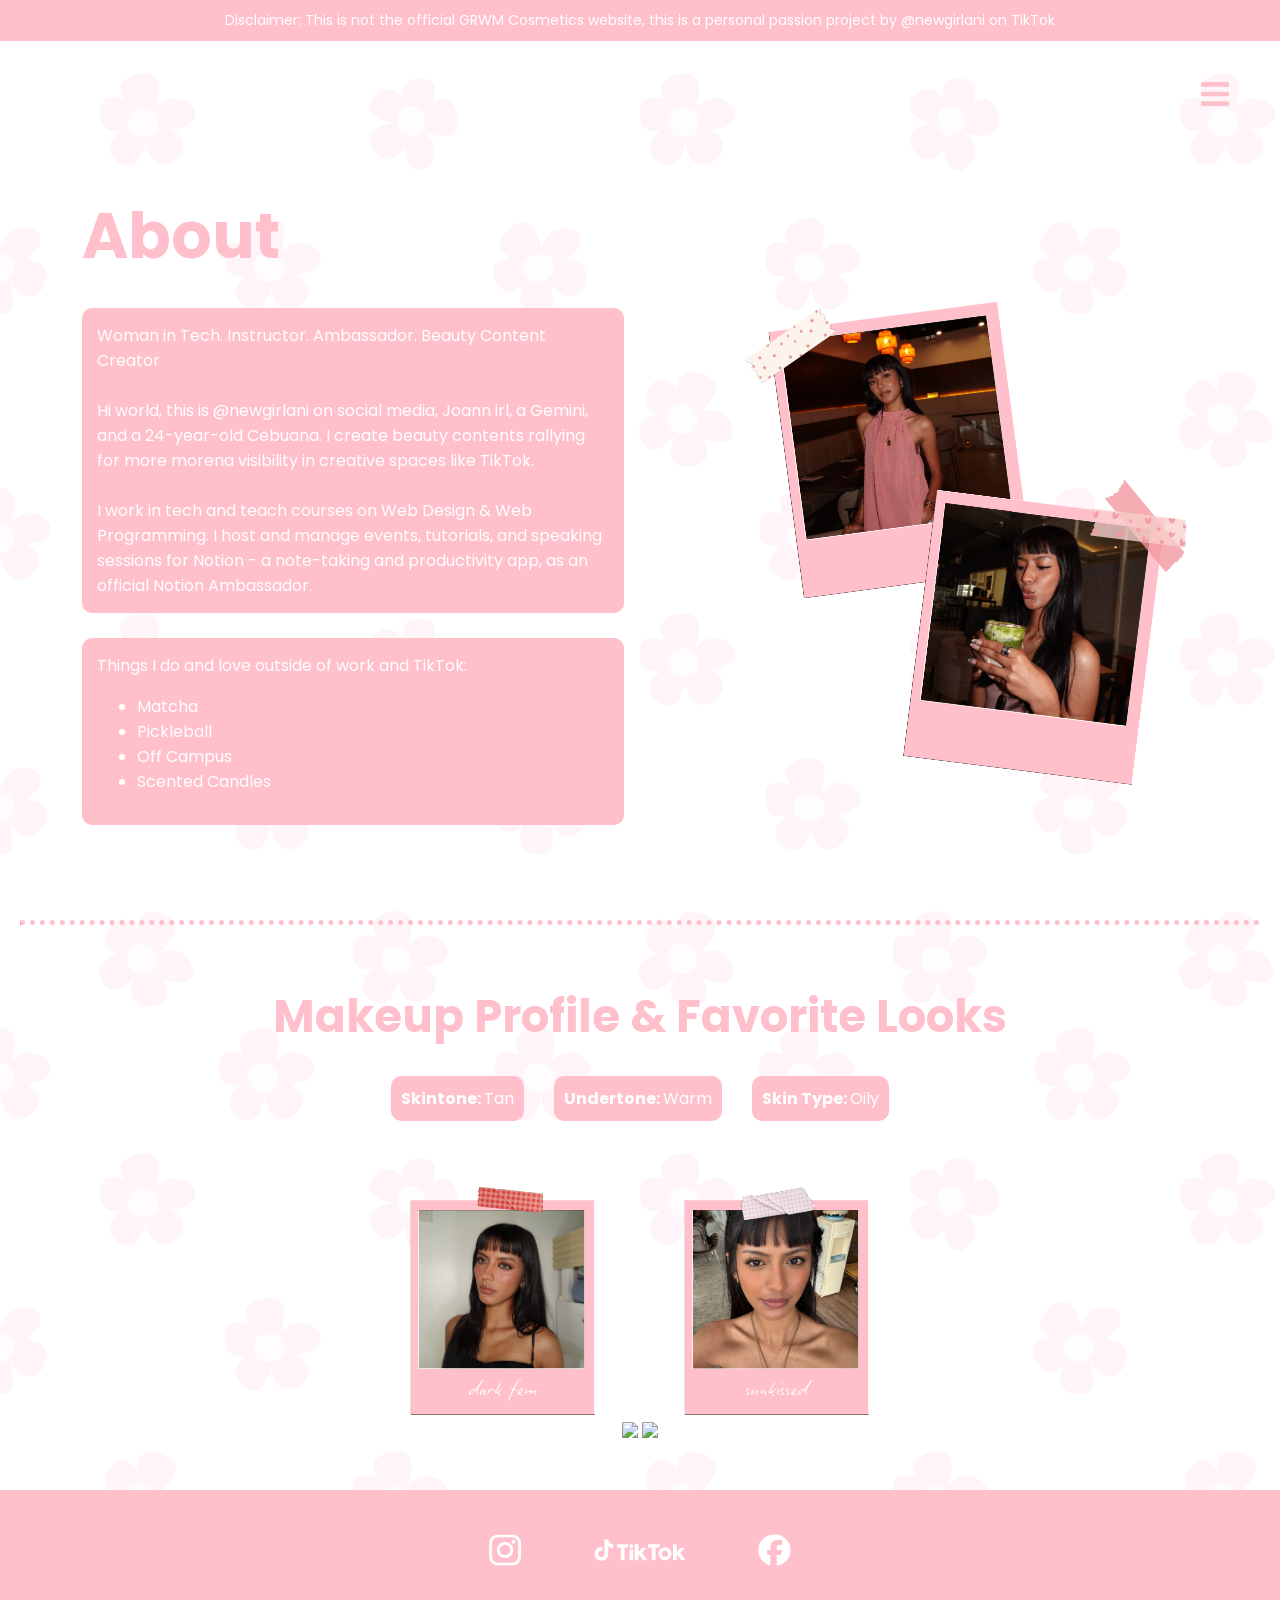
==== about.html @ 2b6e24b5 "files - initial" ====
<!DOCTYPE html>
<html>
<head>
	<meta charset="utf-8">
	<meta name="viewport" content="width=device-width, initial-scale=1">
	<title>my grwm story</title>
	<link rel="stylesheet" type="text/css" href="grwm.css">
	<link rel="preconnect" href="https://fonts.googleapis.com">
	<link rel="preconnect" href="https://fonts.gstatic.com" crossorigin>
	<link href="https://fonts.googleapis.com/css2?family=Poppins:ital,wght@0,100;0,200;0,300;0,400;0,500;0,600;0,700;0,800;0,900;1,100;1,200;1,300;1,400;1,500;1,600;1,700;1,800;1,900&display=swap" rel="stylesheet">
	<script src="grwm.js"></script>
</head>
<body>

	<div class="container">
		<div class="banner">
			<span class="banner-text">
				Disclaimer: This is not the official GRWM Cosmetics website, this 
				is a personal passion project by @newgirlani on TikTok
			</span>
		</div>

		<div class="abt-body-aft-banner">
			<div class="hmenu">
				<img src="assets/hmenu.svg" class="hmenu-img" onclick="toggle();">
			</div>

			<div class="nav-menu" id="nav-menu">
				<a href="landing.html">Home</a>
				<a href="about.html">About</a>
				<a href="stories.html">Stories</a>
				<a href="gallery.html">Gallery</a>
			</div>

			<div class="about-options">
				<div class="about-top">
					<span class="about-txt">About</span>
					<br> <br>
					<div class="about-contents-top">
						<div class="about-para-top">
							<div class="apt1">
								<span>
									Woman in Tech. Instructor. Ambassador. Beauty Content Creator
									<br> <br>
									Hi world, this is @newgirlani on social media, Joann irl, a Gemini, and a 24-year-old Cebuana. 
									I create beauty contents rallying for more morena visibility in creative spaces like TikTok.
									<br><br>
									I work in tech and teach courses on Web Design & Web Programming. I host and manage events,
									tutorials, and speaking sessions for Notion - a note-taking and productivity app, as an official Notion Ambassador. 
								</span> 
							</div>
							<br>
							<div class="apt2">
								<span>
									Things I do and love outside of work and TikTok: <br>
									<ul>
										<li>Matcha</li>
										<li>Pickleball</li>
										<li>Off Campus</li>
										<li>Scented Candles</li>
									</ul>
								</span>
							</div>
						</div>
						

						<div class="about-img-top">
							<img src="assets/about-img2.svg" class="about-img2">
							<img src="assets/about-img1.svg" class="about-img1">
						</div>
					</div>
				</div>
				</div>

				
				<div class="about-bottom">
					<br>
					<hr class="hr"> <br><br>
					<span class="abt-bot-h">Makeup Profile & Favorite Looks</span> <br> <br>
					<div class="profile">
						<span class="pspan"><b>Skintone: </b> Tan</span> 
						<span class="pspan"><b>Undertone: </b> Warm </span>
						<span class="pspan"><b>Skin Type: </b> Oily</span>
					</div>
					<div class="mp-images">
						<br> <br>
						<img src="assets/abt1.svg" class="abt1">
						<img src="assets/abt2.svg" class="abt2">
					    <img src="assets/abt3.svg" class="abt3">
						<img src="assets/abt4.svg" class="abt4"> 
					</div>
				</div>
				
			</div>


			
		</div>

	</div>

	<div class="footer">
				<img src="assets/insta.svg" class="insta" onclick="goInsta();">
				<img src="assets/tiktok.svg" class="tiktok" onclick="goTikTok();">
				<img src="assets/fb.svg "class="fb" onclick="goFb();">
	</div>
		


</body>
</html>
---- grwm.css ----
body  					{ margin: 0 auto; font-family: Poppins, sans-serif; overflow-x: hidden; max-width: 100vw; background-image: url('assets/bg.svg');}

/* LANDING PAGE WEB */
.container         		{ margin: 0 auto;}
.banner            		{ background-color: #FFBFCB; color: white; text-align: center; padding: 10px; font-size: 14px; }
.body-aft-banner   		{ margin: 20px; flex-direction: column; display: flex; position: relative; min-height: calc(100vh - 80px); }
.hero-text         		{ color: #FFBFCB; font-size: 10vh; font-weight: bold; text-align: center;}
.hero              		{ text-align: center; display: flex; flex-direction: column; justify-content: center; flex-grow: 1; gap: 20px;}
.next-icon-img     		{ width: 5%; text-align: center;}
.next-icon-img:hover 	{ transform: scale(1.1); cursor:pointer; }
.next-icon-img:active 	{ transform: scale(1.1); }


/* HOME PAGE WEB */
.abt-body-aft-banner	{ margin: 20px; flex-direction: column; display: flex; position: relative; }
.footer  				{ height:10vh; background-color:#FFBFCB; color:white; padding: 15px; text-align: center; align-items: center; 
						  display: flex; justify-content: center; gap: 5vw; margin-top: 5vh;}
.home-options   		{ height: 60vh; text-align:center; display:flex; justify-content: center; align-items: center; gap:10px}
.submit-btn  			{ background-color:#DE3163; color:white; border: none; border-radius: 10px; font-weight: bold; padding: 15px; 
	 					  text-align: center; cursor: pointer; font-size: 24px;}
.submit-btn-container   { text-align:center; margin-top: 10vh; margin-bottom: 5vh;}
.submit-btn:hover 		{ transform: scale(1.1); background-color: #FFBFCB; }
.submit-btn:active 		{ transform: scale(1.1); background-color: #FFBFCB; }
.submit-btn:focus  		{ background-color: #DE3163; }
.hmenu-img  			{ width: 3%; position: relative; left: 90vw; cursor: pointer;}
.hmenu  				{ display: flex; justify-content: space-between; align-items: center; padding: 15px 25px; }
.nav-menu  				{ display: flex; flex-direction: column; background-color: #fff0f2; width: 100%; max-height: 0; 
						  overflow: hidden; transition: max-height 0.4s ease-in-out; }
.nav-menu a 			{ padding: 15px 25px; text-decoration: none; color: #de3163; font-weight: bold; border-bottom: 1px solid #ffbfcb; }
.nav-menu.active 		{ max-height: 300px; }
.tint 					{ width: 14vw; margin-top: 10vh; }
.gloss 				    { width: 10vw; margin-top: 25vh; }
.spray 					{ width: 8vw; margin-top: 3vh; }
.tint:hover				{transform: scale(1.1);}
.gloss:hover			{transform: scale(1.1);}
.spray:hover			{transform: scale(1.1);}

.popup-text-js 			{ position: absolute; bottom: 580px; left: 50%; transform: translateX(-50%); background-color: #DE3163; 
						  color: white; padding: 15px; border-radius: 10px; font-size: 24px; white-space: nowrap; opacity: 0;
  						  visibility: hidden; transition: opacity 0.3s ease; }
.top-text				{ font-size: 16px; text-align: center; color: #ffbfcb;}
.top-text-title			{ font-size: 24px; text-align: center; color: #ffbfcb; font-weight: bold}
.tiktok 				{ width: 8vw; position: relative; cursor: pointer; }
.insta, .fb 			{ width: 3vw; position:relative; top: 0vh; cursor: pointer;}
.img1 					{ width: 17vw; position: absolute; top: 10%; left: 1%; }
.img2 					{ width: 18vw; position: absolute; top: 40%; left: 6%; }
.img3 					{ width: 18vw; position: absolute; top: 10%; right: 5%; }
.img4 					{ width: 18vw; position: absolute; top: 35%; right: 5%; }
.deco-images-container  { position: absolute; top: 0; left: 0; width: 100%; height: 100%; z-index: -1; pointer-events: none; }
.abt1, .abt2, .abt3, .abt4 	{ width:18vw;  }

/* ABOUT PAGE  */
.about-txt				{ color: #FFBFCB; font-weight:bold; font-size:7vh; text-align:left;}
.about-options   		{ min-height: 62vh; display:flex;}
.about-top 				{ margin:5% }
.apt1, .apt2	       	{ background-color: #ffbfcb; color: white; padding: 15px; border-radius: 10px; width: 40vw;}
.about-contents-top  	{ display: flex; }
.about-img2 			{ width: 25vw; position: absolute; top: 15%; left: 58%; }
.about-img1 			{ width: 25vw; position: absolute; top: 28%; left: 70%; }
.about-bottom			{ min-height: 62vh; text-align: center;}
.hr 					{ border-top: 5px #ffbfcb dotted; border-bottom: 0px;}
.abt-bot-h				{ color: #FFBFCB; font-weight:bold; font-size:5vh;}
.profile 				{ display:flex; align-items: center; justify-content: center; gap: 30px; color: white; }
.pspan 					{ background-color:#FFBFCB; padding:10px; border-radius: 10px; }

/* GALLERY PAGE */
.gallery-options 		{ min-height: 62vh; }
.gal-heading			{ color: #FFBFCB; font-weight:bold; font-size:7vh; margin-left:5%;}
.gal-txt 			    { color: #FFBFCB; }
.instruction  			{ margin-top: 0; margin-left: 5%;}
.gal-img 				{ width:18vw; cursor: pointer;}
.gal-img:hover   		{ transform: scale(1.1); }
.gallery  				{ text-align:center; }

/* STORIES PAGE */
.stories-options 		{ min-height: 62vh; display:flex;  }


/* MOBILE SCREEN */
@media screen and (max-width: 768px) {

	/* LANDING PAGE */
  .container 			{ width: 99.9%; margin:0 auto;  }
  .banner 				{ font-size: 10px;}
  .next-icon-img 		{ width: 15%;}
  .hero  				{ height: 30vh;}
  .hero-text  			{ margin: 6vw; text-align: center; font-size: 5vh;}

  /* HOME PAGE */
  .footer  				{ background-color:#FFBFCB; color:white; height: 8vh; position: static;}
  .hmenu-img  			{ width: 10%; position: relative; left: 75vw;}
  .tint 				{ width: 30vw; margin-top: 10vh; }
  .gloss 				{ width: 25vw; margin-top: 15vh; }
  .spray 				{ width: 20vw; margin-top: 3vh; }
  .tiktok 				{ width: 20vw; position: relative; }
  .insta, .fb 			{ width:9vw; position:relative; top: 0vh;}
  .deco-images-container{ display: none; }

  /* ABOUT PAGE */
  .about-contents-top  	{ display: flex; flex-direction: column; gap: 20px; }
  .apt1, .apt2		 	{ width: 90%; }
  .about-img-top  		{ display:flex; justify-content:center; margin-top:20px; }
  .about-img1, .about-img2 {  position: static; width:50%; }
  .about-bottom			{ width:90%; margin:0 auto; }
  .pspan 				{font-size: 1.2vh;}
  .abt-bot-h			{ color: #FFBFCB; font-weight:bold; font-size:3vh;}
  .mpimages  			{ display:flex; flex-direction:column; }
  .abt1, .abt2, .abt3, .abt4 	{width: 70%;}

  /* GALLERY PAGE */
  .gal-img  			{ width:45% }
}



.cursor {
    color: #DE3163;
    font-weight: normal;
    animation: blink 0.7s infinite;
}

@keyframes blink {
    0%, 100% { opacity: 1; }
    50% { opacity: 0; }
}
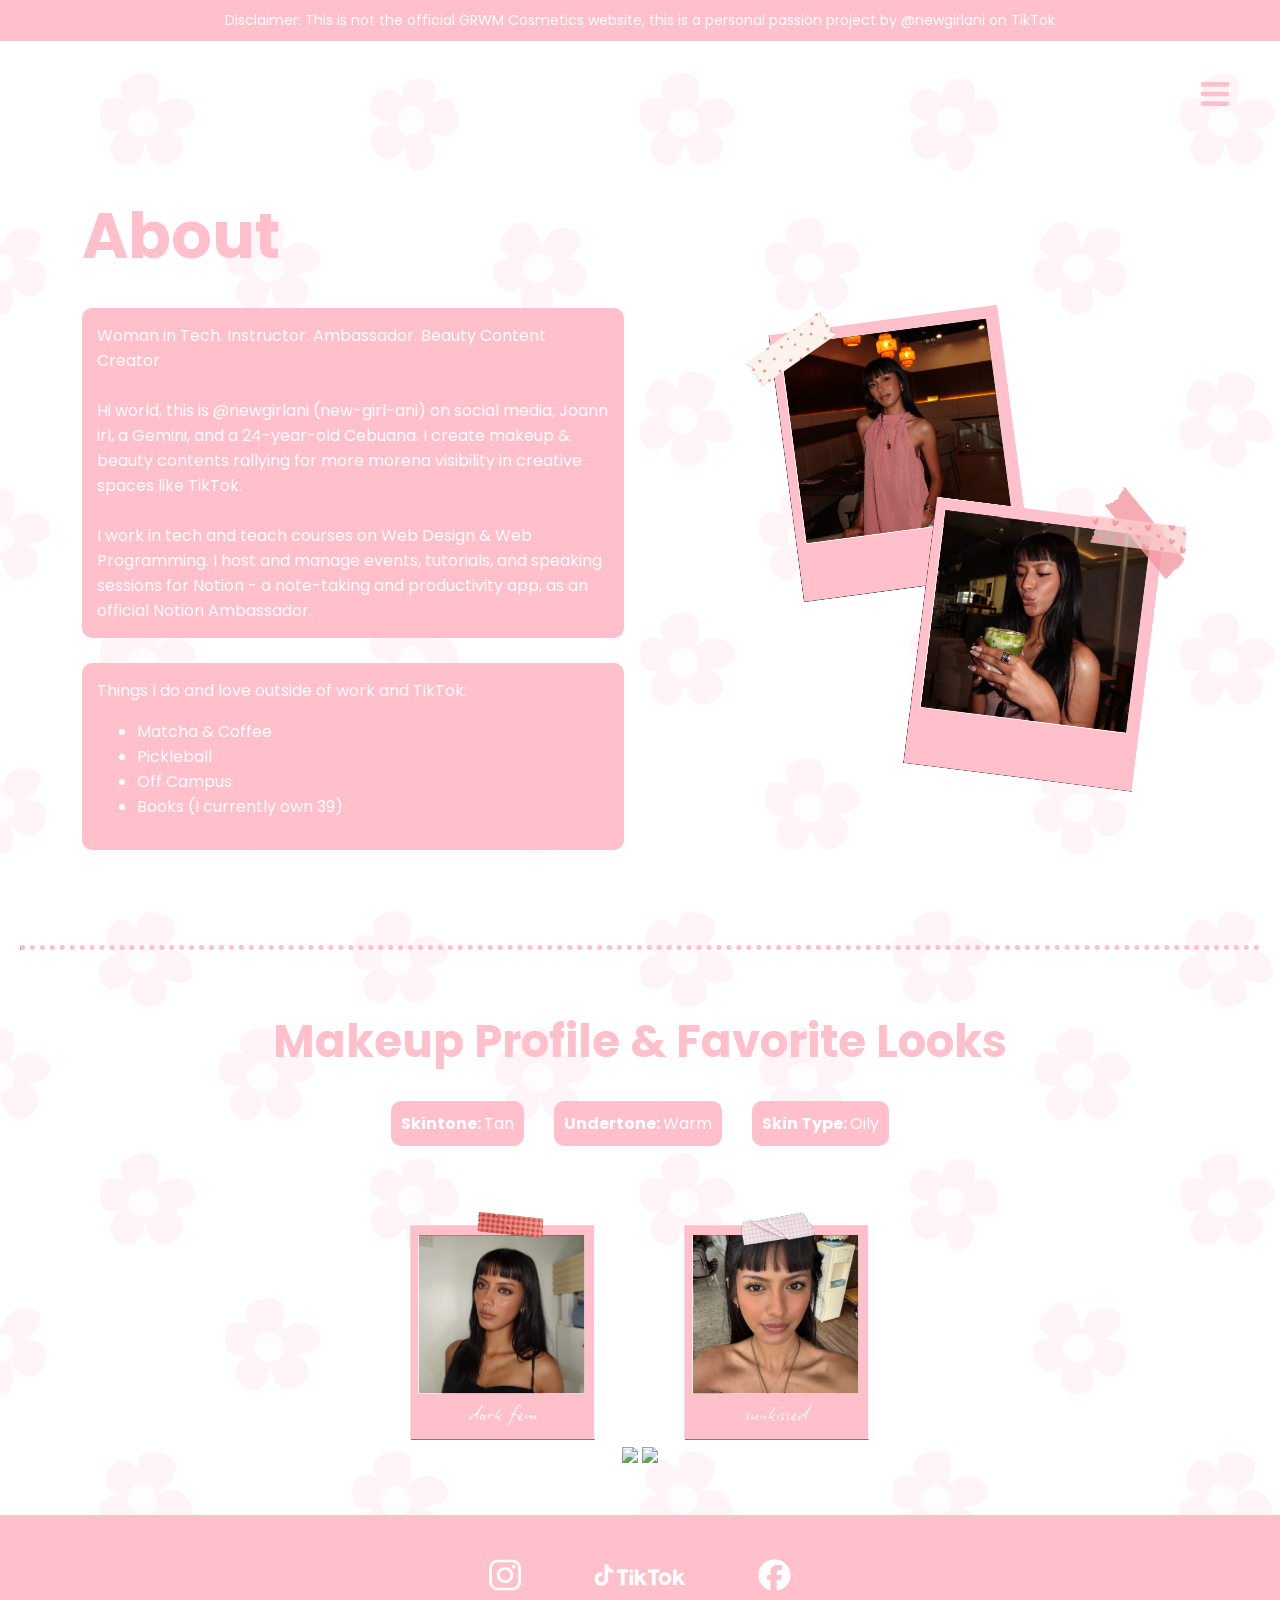
==== commit 30ff596b: "Update personal description and interests in about.html" ====
--- a/about.html
+++ b/about.html
@@ -26,10 +26,11 @@
 			</div>
 
 			<div class="nav-menu" id="nav-menu">
-				<a href="landing.html">Home</a>
+				<a href="index.html">Home</a>
 				<a href="about.html">About</a>
 				<a href="stories.html">Stories</a>
 				<a href="gallery.html">Gallery</a>
+				<a href="javascript:toGA();">Giveaway</a>
 			</div>
 
 			<div class="about-options">
@@ -42,8 +43,8 @@
 								<span>
 									Woman in Tech. Instructor. Ambassador. Beauty Content Creator
 									<br> <br>
-									Hi world, this is @newgirlani on social media, Joann irl, a Gemini, and a 24-year-old Cebuana. 
-									I create beauty contents rallying for more morena visibility in creative spaces like TikTok.
+									Hi world, this is @newgirlani (new-girl-ani) on social media, Joann irl, a Gemini, and a 24-year-old Cebuana. 
+									I create makeup & beauty contents rallying for more morena visibility in creative spaces like TikTok.
 									<br><br>
 									I work in tech and teach courses on Web Design & Web Programming. I host and manage events,
 									tutorials, and speaking sessions for Notion - a note-taking and productivity app, as an official Notion Ambassador. 
@@ -54,10 +55,10 @@
 								<span>
 									Things I do and love outside of work and TikTok: <br>
 									<ul>
-										<li>Matcha</li>
+										<li>Matcha & Coffee</li>
 										<li>Pickleball</li>
 										<li>Off Campus</li>
-										<li>Scented Candles</li>
+										<li>Books (I currently own 39)</li>
 									</ul>
 								</span>
 							</div>
@@ -108,4 +109,4 @@
 
 
 </body>
-</html>+</html>
